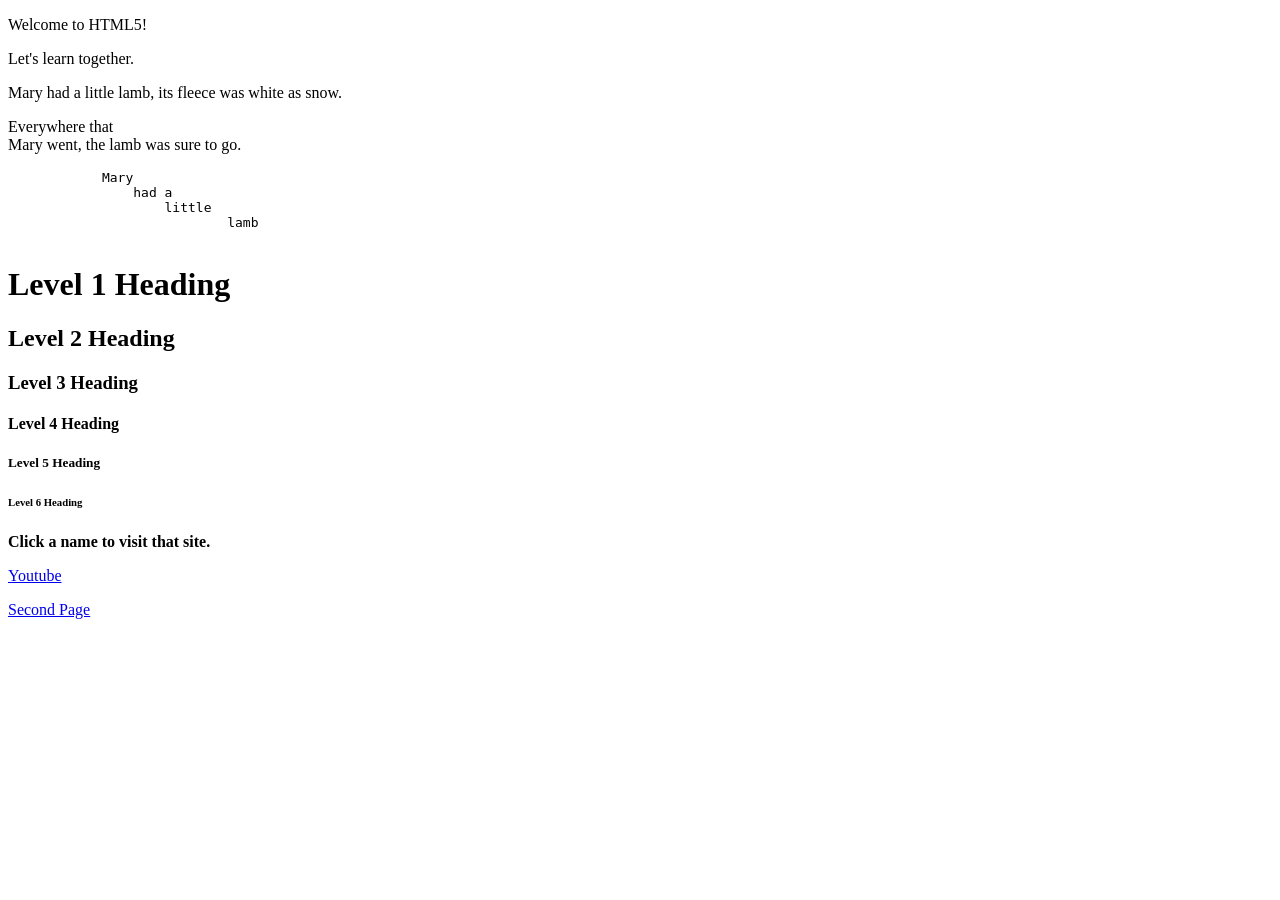
==== index.html @ 2091d667 "initial setup" ====
<!DOCTYPE html>
<html lang="en">
    <head>
        <meta charset="utf-8">
        <title>Welcome</title>
    </head>
    <body>
        <p>
            Welcome to HTML5!
        </p>
        <p>
            Let's learn together.
        </p>
        <p>  
            Mary had 
            a little lamb, its fleece was white as snow.  
        </p> 
        <p> 
            Everywhere that <br> 
            Mary went, the lamb  
            was sure to go. 
        </p> 
        <pre>
            Mary
                had a 
                    little
                            lamb
        </pre>
        <h1> Level 1 Heading </h1> 
        <h2> Level 2 Heading </h2> 
        <h3> Level 3 Heading  </h3> 
        <h4> Level 4 Heading </h4> 
        <h5> Level 5 Heading </h5> 
        <h6> Level 6 Heading </h6> 
    
        <p><strong> Click a name to visit that site.</strong></p>
        <p><a href="https://www.youtube.com">Youtube</a></p>

        <p><a href="secondpage.html">Second Page</a></p>


    </body>
</html>
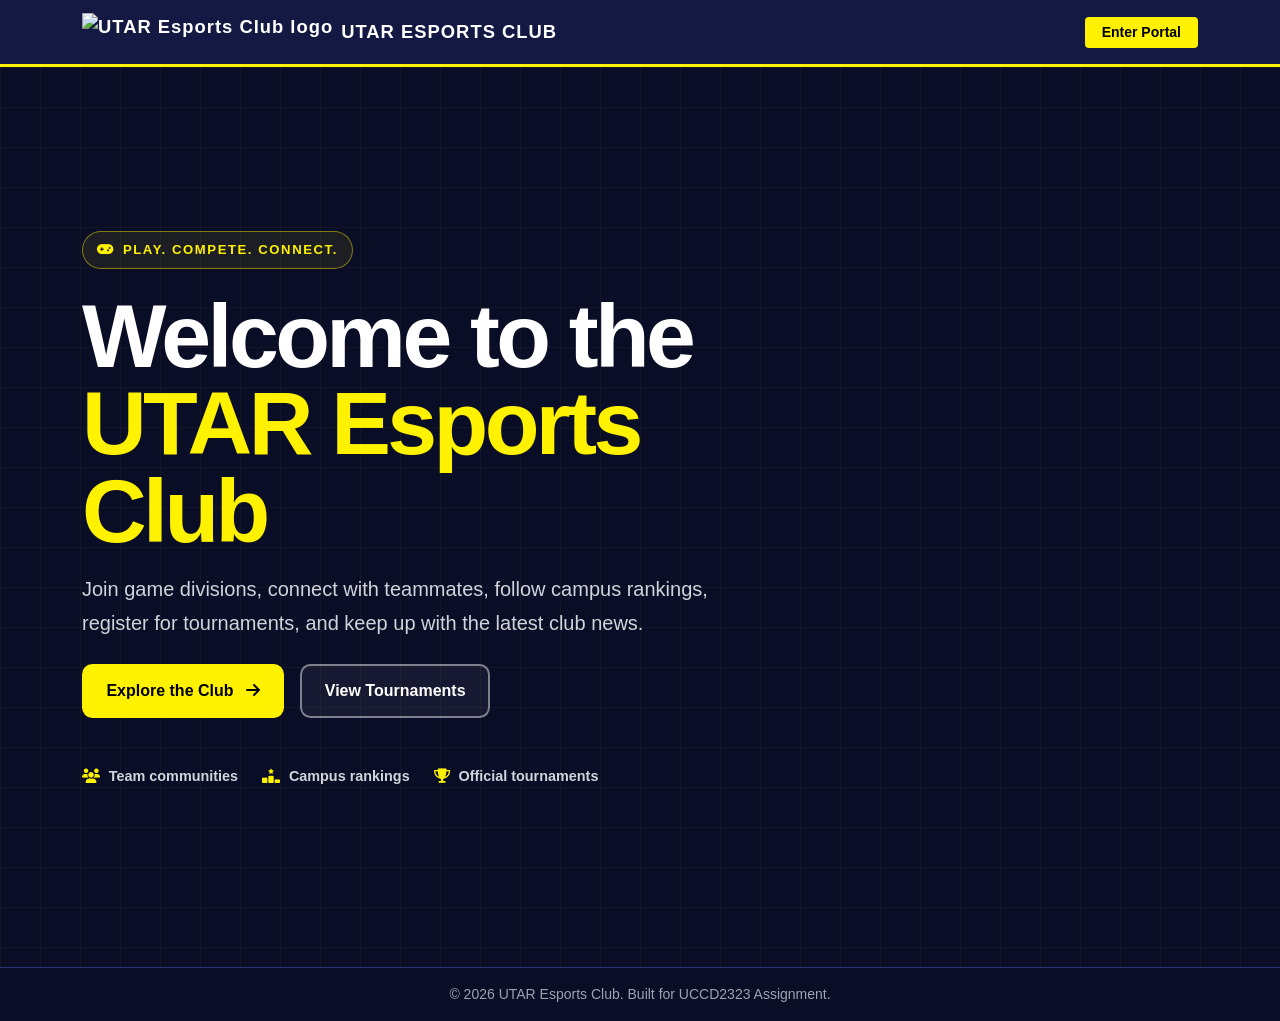
==== commit fc3fd8e2: "feat: add esports club landing page" ====
--- a/index.html
+++ b/index.html
@@ -1,44 +1,56 @@
-
 <!DOCTYPE html>
 <html lang="en">
-    <head>
-        <meta charset="utf-8">
-        <title>Welcome</title>
-    </head>
-    <body>
-        <p>
-            Welcome to HTML5!
-        </p>
-        <p>
-            Let's learn together.
-        </p>
-        <p>  
-            Mary had 
-            a little lamb, its fleece was white as snow.  
-        </p> 
-        <p> 
-            Everywhere that <br> 
-            Mary went, the lamb  
-            was sure to go. 
-        </p> 
-        <pre>
-            Mary
-                had a 
-                    little
-                            lamb
-        </pre>
-        <h1> Level 1 Heading </h1> 
-        <h2> Level 2 Heading </h2> 
-        <h3> Level 3 Heading  </h3> 
-        <h4> Level 4 Heading </h4> 
-        <h5> Level 5 Heading </h5> 
-        <h6> Level 6 Heading </h6> 
-    
-        <p><strong> Click a name to visit that site.</strong></p>
-        <p><a href="https://www.youtube.com">Youtube</a></p>
+<head>
+    <meta charset="UTF-8">
+    <meta name="viewport" content="width=device-width, initial-scale=1.0">
+    <meta name="description" content="Official portal for the UTAR Esports Club community, competitions, rankings, and news.">
+    <title>UTAR Esports Club</title>
+    <link href="https://cdn.jsdelivr.net/npm/bootstrap@5.3.0/dist/css/bootstrap.min.css" rel="stylesheet">
+    <link href="https://cdnjs.cloudflare.com/ajax/libs/font-awesome/6.4.0/css/all.min.css" rel="stylesheet">
+    <link rel="stylesheet" href="css/esports-club.css">
+</head>
+<body class="landing-page">
+    <nav class="navbar navbar-dark">
+        <div class="container">
+            <a class="navbar-brand fw-bold d-flex align-items-center" href="index.html">
+                <img src="logo.png" alt="UTAR Esports Club logo" class="brand-logo-img me-2">
+                <span>UTAR ESPORTS CLUB</span>
+            </a>
+            <a class="btn btn-sm bg-yellow fw-bold px-3" href="esports-club.html">Enter Portal</a>
+        </div>
+    </nav>
 
-        <p><a href="secondpage.html">Second Page</a></p>
+    <main class="landing-hero">
+        <div class="container position-relative">
+            <div class="row align-items-center min-vh-100 py-5">
+                <div class="col-lg-8 col-xl-7">
+                    <span class="landing-eyebrow">
+                        <i class="fa-solid fa-gamepad me-2" aria-hidden="true"></i>Play. Compete. Connect.
+                    </span>
+                    <h1 class="landing-title mt-4 mb-3">
+                        Welcome to the <span class="text-yellow">UTAR Esports Club</span>
+                    </h1>
+                    <p class="landing-copy mb-4">
+                        Join game divisions, connect with teammates, follow campus rankings, register for tournaments, and keep up with the latest club news.
+                    </p>
+                    <div class="d-flex flex-wrap gap-3">
+                        <a class="btn landing-primary-btn" href="esports-club.html">
+                            Explore the Club <i class="fa-solid fa-arrow-right ms-2" aria-hidden="true"></i>
+                        </a>
+                        <a class="btn landing-secondary-btn" href="esports-club.html#tournaments-section">View Tournaments</a>
+                    </div>
+                    <ul class="landing-features mt-5" aria-label="Portal features">
+                        <li><i class="fa-solid fa-users text-yellow" aria-hidden="true"></i> Team communities</li>
+                        <li><i class="fa-solid fa-ranking-star text-yellow" aria-hidden="true"></i> Campus rankings</li>
+                        <li><i class="fa-solid fa-trophy text-yellow" aria-hidden="true"></i> Official tournaments</li>
+                    </ul>
+                </div>
+            </div>
+        </div>
+    </main>
 
-
-    </body>
-</html>+    <footer class="landing-footer text-center py-3">
+        <p class="mb-0 small">&copy; 2026 UTAR Esports Club. Built for UCCD2323 Assignment.</p>
+    </footer>
+</body>
+</html>
--- a/css/esports-club.css
+++ b/css/esports-club.css
@@ -0,0 +1,623 @@
+:root {
+            --utar-navy: #131943;
+            --utar-navy-dark: #0a0d26;
+            --utar-navy-card: #161c4a;
+            --utar-yellow: #fff200;
+            --utar-red: #e30613;
+            --border-color: #2b3573;
+            --discord-color: #5865F2;
+        }
+
+        body {
+            background-color: var(--utar-navy-dark);
+            color: #ffffff;
+            font-family: 'Segoe UI', Tahoma, Geneva, Verdana, sans-serif;
+        }
+
+        /* Navigation */
+        .navbar {
+            background-color: var(--utar-navy);
+            border-bottom: 3px solid var(--utar-yellow);
+        }
+
+        .navbar-brand {
+            color: #ffffff !important;
+            letter-spacing: 1px;
+            font-size: 1.15rem;
+            cursor: pointer;
+        }
+
+        .brand-logo-img {
+            height: 38px;
+            width: auto;
+            object-fit: contain;
+        }
+
+        .nav-link {
+            color: #d1d5db !important;
+            font-weight: 500;
+            cursor: pointer;
+            transition: color 0.2s ease;
+        }
+
+        .nav-link.active, .nav-link:hover {
+            color: var(--utar-yellow) !important;
+        }
+
+        /* Hero Header */
+        .hero-header {
+            background: linear-gradient(rgba(10, 13, 38, 0.88), rgba(10, 13, 38, 0.98)), 
+                        url('valo.jpg');
+            background-size: cover;
+            background-position: center;
+            padding: 60px 0 40px;
+            border-bottom: 1px solid var(--border-color);
+        }
+
+        .text-yellow {
+            color: var(--utar-yellow) !important;
+        }
+
+        .bg-yellow {
+            background-color: var(--utar-yellow) !important;
+            color: #000000 !important;
+        }
+
+        .border-yellow {
+            border-color: var(--utar-yellow) !important;
+        }
+
+        /* Page View Switching */
+        .page-view {
+            display: none;
+        }
+
+        .page-view.active-view {
+            display: block;
+        }
+
+        /* ================= 1. GAMES MODULE STYLES ================= */
+        .game-card-wrapper {
+            position: relative;
+            border-radius: 16px;
+            overflow: hidden;
+            background-color: var(--utar-navy-card);
+            border: 2px solid var(--border-color);
+            aspect-ratio: 3 / 4;
+            box-shadow: 0 4px 20px rgba(0, 0, 0, 0.6);
+            transition: transform 0.3s ease, box-shadow 0.3s ease, border-color 0.3s ease;
+            cursor: pointer;
+        }
+
+        .game-card-wrapper:hover {
+            transform: translateY(-8px);
+            box-shadow: 0 10px 25px rgba(255, 242, 0, 0.25);
+            border-color: var(--utar-yellow);
+        }
+
+        .game-cover-img {
+            width: 100%;
+            height: 100%;
+            object-fit: cover;
+            display: block;
+            background-color: #0d1230;
+        }
+
+        .game-card-overlay {
+            position: absolute;
+            bottom: 0;
+            left: 0;
+            right: 0;
+            padding: 20px 12px 12px;
+            background: linear-gradient(to top, rgba(10, 13, 38, 0.98) 15%, rgba(10, 13, 38, 0.6) 60%, transparent 100%);
+            display: flex;
+            flex-direction: column;
+            justify-content: flex-end;
+            align-items: center;
+        }
+
+        .game-title-bar {
+            width: 100%;
+            background: rgba(19, 25, 67, 0.92);
+            backdrop-filter: blur(8px);
+            border: 1px solid rgba(255, 242, 0, 0.4);
+            border-radius: 10px;
+            padding: 8px 12px;
+            text-align: center;
+        }
+
+        .game-title-text {
+            font-size: 0.85rem;
+            font-weight: 700;
+            letter-spacing: 1px;
+            text-transform: uppercase;
+            color: #ffffff;
+            margin: 0;
+            white-space: nowrap;
+            overflow: hidden;
+            text-overflow: ellipsis;
+        }
+
+        .btn-plus-fav {
+            position: absolute;
+            bottom: 50px;
+            right: 12px;
+            width: 38px;
+            height: 38px;
+            border-radius: 10px;
+            background: #ffffff;
+            color: var(--utar-navy);
+            border: none;
+            display: flex;
+            align-items: center;
+            justify-content: center;
+            font-size: 1.1rem;
+            box-shadow: 0 4px 10px rgba(0, 0, 0, 0.6);
+            transition: all 0.2s ease;
+            z-index: 2;
+        }
+
+        .btn-plus-fav:hover {
+            background: var(--utar-yellow);
+            color: #000000;
+            transform: scale(1.1);
+        }
+
+        .btn-plus-fav.active {
+            background: var(--utar-yellow);
+            color: #000000;
+        }
+
+        .chat-section {
+            background-color: var(--utar-navy);
+            border-top: 2px solid var(--border-color);
+        }
+
+        .chat-card {
+            background-color: var(--utar-navy-card);
+            border: 1px solid var(--border-color);
+            border-radius: 12px;
+            padding: 16px;
+            transition: transform 0.2s ease, border-color 0.2s ease;
+        }
+
+        .chat-card:hover {
+            transform: translateY(-4px);
+            border-color: var(--utar-yellow);
+        }
+
+        .btn-discord {
+            background-color: var(--discord-color);
+            color: #ffffff;
+            font-weight: 600;
+            border: none;
+            transition: all 0.2s ease;
+        }
+
+        .btn-discord:hover {
+            background-color: #4752c4;
+            color: #ffffff;
+            transform: translateY(-2px);
+        }
+
+        .schedule-section {
+            background-color: var(--utar-navy-dark);
+            border-top: 2px solid var(--border-color);
+        }
+
+        .schedule-card {
+            background-color: var(--utar-navy-card);
+            border: 1px solid var(--border-color);
+            border-top: 4px solid var(--utar-yellow);
+            border-radius: 12px;
+            transition: transform 0.2s ease, border-color 0.2s ease;
+        }
+
+        .schedule-card:hover {
+            transform: translateY(-4px);
+            border-color: var(--utar-yellow);
+        }
+
+        /* ================= 2. RANKINGS MODULE STYLES ================= */
+        .nav-pills .nav-link {
+            background-color: var(--utar-navy);
+            color: #ffffff;
+            border: 1px solid var(--border-color);
+            border-radius: 30px;
+            padding: 8px 20px;
+            font-weight: 600;
+            font-size: 0.9rem;
+            transition: all 0.2s ease;
+        }
+
+        .nav-pills .nav-link:hover {
+            border-color: var(--utar-yellow);
+            color: var(--utar-yellow);
+        }
+
+        .nav-pills .nav-link.active {
+            background-color: var(--utar-yellow);
+            color: #000000;
+            border-color: var(--utar-yellow);
+            box-shadow: 0 4px 15px rgba(255, 242, 0, 0.3);
+        }
+
+        .podium-card {
+            background-color: var(--utar-navy-card);
+            border: 1px solid var(--border-color);
+            border-radius: 12px;
+            padding: 20px;
+            text-align: center;
+        }
+
+        .podium-card.first { border-top: 4px solid #ffd700; }
+        .podium-card.second { border-top: 4px solid #e0e0e0; }
+        .podium-card.third { border-top: 4px solid #cd7f32; }
+
+        .ranking-card {
+            background-color: var(--utar-navy);
+            border: 2px solid var(--border-color);
+            border-radius: 16px;
+            overflow: hidden;
+            box-shadow: 0 8px 30px rgba(0, 0, 0, 0.7);
+        }
+
+        .table-custom {
+            margin-bottom: 0;
+            background-color: transparent !important;
+            vertical-align: middle;
+        }
+
+        .table-custom thead tr {
+            background-color: #0e1236 !important;
+            border-bottom: 2px solid var(--utar-yellow) !important;
+        }
+
+        .table-custom thead th {
+            background-color: transparent !important;
+            color: var(--utar-yellow) !important;
+            font-weight: 800;
+            text-transform: uppercase;
+            font-size: 0.85rem;
+            letter-spacing: 0.75px;
+            padding: 16px 20px;
+            border: none;
+        }
+
+        .table-custom tbody tr {
+            background-color: var(--utar-navy-card) !important;
+            border-bottom: 1px solid var(--border-color) !important;
+            transition: background-color 0.2s ease;
+        }
+
+        .table-custom tbody tr:hover {
+            background-color: #212a6e !important;
+        }
+
+        .table-custom tbody td {
+            background-color: transparent !important;
+            padding: 14px 20px;
+            border: none;
+        }
+
+        .rank-badge {
+            width: 34px;
+            height: 34px;
+            border-radius: 50%;
+            display: inline-flex;
+            align-items: center;
+            justify-content: center;
+            font-weight: 800;
+            font-size: 0.95rem;
+        }
+
+        .rank-1 { background: linear-gradient(135deg, #ffd700, #ffae00); color: #000000; box-shadow: 0 0 10px rgba(255, 215, 0, 0.6); }
+        .rank-2 { background: linear-gradient(135deg, #f1f5f9, #94a3b8); color: #000000; }
+        .rank-3 { background: linear-gradient(135deg, #f59e0b, #b45309); color: #ffffff; }
+        .rank-default { background-color: #0c102e; color: #e2e8f0; border: 1px solid var(--border-color); }
+
+        .team-avatar {
+            width: 40px;
+            height: 40px;
+            border-radius: 8px;
+            background-color: #0c102e;
+            border: 1px solid var(--border-color);
+            display: inline-flex;
+            align-items: center;
+            justify-content: center;
+            color: var(--utar-yellow);
+            font-size: 1.15rem;
+        }
+
+        .btn-star {
+            background: none;
+            border: none;
+            color: #94a3b8;
+            font-size: 1.25rem;
+            cursor: pointer;
+            transition: color 0.2s ease, transform 0.2s ease;
+        }
+
+        .btn-star:hover, .btn-star.active { color: var(--utar-yellow); transform: scale(1.2); }
+
+        /* ================= 3. TOURNAMENTS MODULE STYLES ================= */
+        .tourney-card {
+            background-color: var(--utar-navy-card);
+            border: 2px solid var(--border-color);
+            border-radius: 16px;
+            overflow: hidden;
+            box-shadow: 0 4px 20px rgba(0, 0, 0, 0.6);
+            transition: transform 0.3s ease, box-shadow 0.3s ease, border-color 0.3s ease;
+            height: 100%;
+            display: flex;
+            flex-direction: column;
+        }
+
+        .tourney-card:hover {
+            transform: translateY(-6px);
+            box-shadow: 0 10px 25px rgba(255, 242, 0, 0.25);
+            border-color: var(--utar-yellow);
+        }
+
+        .tourney-img-wrapper { position: relative; height: 170px; overflow: hidden; }
+        .tourney-img { width: 100%; height: 100%; object-fit: cover; }
+        .tourney-badge {
+            position: absolute; top: 12px; left: 12px; padding: 6px 12px;
+            border-radius: 8px; font-size: 0.75rem; font-weight: 700; text-transform: uppercase;
+        }
+        .tourney-body { padding: 1.25rem; flex-grow: 1; display: flex; flex-direction: column; justify-content: space-between; }
+        .tourney-meta-item { font-size: 0.82rem; color: #d1d5db; margin-bottom: 6px; }
+
+        .btn-register {
+            background-color: var(--utar-yellow); color: #000000; font-weight: 700;
+            border: none; border-radius: 8px; padding: 9px 16px; transition: all 0.2s ease;
+        }
+        .btn-register:hover { background-color: #ffffff; color: var(--utar-navy); transform: scale(1.02); }
+        .btn-registered { background-color: #198754 !important; color: #ffffff !important; border: none; }
+
+        /* ================= 4. NEWS MODULE STYLES ================= */
+        .news-card {
+            background-color: var(--utar-navy-card);
+            border: 1px solid var(--border-color);
+            border-radius: 12px;
+            overflow: hidden;
+            transition: transform 0.25s ease, border-color 0.25s ease;
+            height: 100%;
+            display: flex;
+            flex-direction: column;
+        }
+
+        .news-card:hover {
+            transform: translateY(-5px);
+            border-color: var(--utar-yellow);
+        }
+
+        .news-badge {
+            background-color: rgba(255, 242, 0, 0.15);
+            color: var(--utar-yellow);
+            border: 1px solid rgba(255, 242, 0, 0.4);
+            border-radius: 6px;
+            padding: 4px 8px;
+            font-size: 0.75rem;
+            font-weight: 600;
+        }
+
+        .btn-read-more {
+            background: transparent;
+            border: none;
+            color: var(--utar-yellow);
+            font-weight: 600;
+            font-size: 0.85rem;
+            padding: 0;
+            cursor: pointer;
+            text-decoration: underline;
+        }
+
+        .filter-btn {
+            background-color: var(--utar-navy-card);
+            color: #d1d5db;
+            border: 1px solid var(--border-color);
+            border-radius: 20px;
+            padding: 6px 16px;
+            font-size: 0.85rem;
+            transition: all 0.2s ease;
+        }
+
+        .filter-btn:hover, .filter-btn.active {
+            background-color: var(--utar-yellow);
+            color: #000000;
+            font-weight: 600;
+            border-color: var(--utar-yellow);
+        }
+
+        /* Universal Modals */
+        .modal-content {
+            background-color: var(--utar-navy);
+            border: 2px solid var(--border-color);
+            color: #ffffff;
+            border-radius: 16px;
+        }
+
+        .form-control, .form-select {
+            background-color: var(--utar-navy-dark);
+            border: 1px solid var(--border-color);
+            color: #ffffff;
+        }
+
+        .form-control:focus, .form-select:focus {
+            background-color: var(--utar-navy-dark);
+            border-color: var(--utar-yellow);
+            color: #ffffff;
+            box-shadow: 0 0 0 0.25rem rgba(255, 242, 0, 0.25);
+        }
+
+footer {
+            background-color: var(--utar-navy-dark);
+            border-top: 1px solid var(--border-color);
+        }
+
+        .ranking-card-header {
+            background-color: #0e1236;
+            border-bottom: 1px solid var(--border-color);
+        }
+
+        .rank-column {
+            width: 80px;
+        }
+
+        .follow-column {
+            width: 100px;
+        }
+
+        .news-modal-content {
+            line-height: 1.6;
+        }
+
+        .chat-status {
+            font-size: 0.7rem;
+        }
+
+        .chat-status-dot {
+            font-size: 0.5rem;
+        }
+
+        .chat-channel {
+            font-size: 0.82rem;
+        }
+
+        .chat-member-count,
+        .schedule-time,
+        .schedule-status {
+            font-size: 0.75rem;
+        }
+
+        .schedule-venue {
+            font-size: 0.8rem;
+            line-height: 1.3;
+        }
+
+        .trophy-gold {
+            color: #ffd700;
+        }
+
+        .trophy-silver {
+            color: #e0e0e0;
+        }
+
+        .trophy-bronze {
+            color: #cd7f32;
+        }
+
+        /* Landing page */
+        .landing-page {
+            min-height: 100vh;
+            overflow-x: hidden;
+        }
+
+        .landing-hero {
+            position: relative;
+            min-height: calc(100vh - 65px);
+            background: linear-gradient(90deg, rgba(10, 13, 38, 0.98) 0%, rgba(10, 13, 38, 0.88) 55%, rgba(10, 13, 38, 0.68) 100%), url('../valo.jpg') center / cover no-repeat;
+        }
+
+        .landing-hero::before {
+            position: absolute;
+            inset: 0;
+            background-image: linear-gradient(rgba(255, 242, 0, 0.04) 1px, transparent 1px), linear-gradient(90deg, rgba(255, 242, 0, 0.04) 1px, transparent 1px);
+            background-size: 40px 40px;
+            content: '';
+            pointer-events: none;
+        }
+
+        .landing-eyebrow {
+            display: inline-block;
+            padding: 0.5rem 0.9rem;
+            color: var(--utar-yellow);
+            background: rgba(255, 242, 0, 0.08);
+            border: 1px solid rgba(255, 242, 0, 0.45);
+            border-radius: 999px;
+            font-size: 0.82rem;
+            font-weight: 700;
+            letter-spacing: 0.12em;
+            text-transform: uppercase;
+        }
+
+        .landing-title {
+            max-width: 800px;
+            color: #ffffff;
+            font-size: clamp(2.8rem, 7vw, 5.8rem);
+            font-weight: 800;
+            letter-spacing: -0.04em;
+            line-height: 0.98;
+        }
+
+        .landing-copy {
+            max-width: 680px;
+            color: #d1d5db;
+            font-size: clamp(1rem, 2vw, 1.25rem);
+            line-height: 1.7;
+        }
+
+        .landing-primary-btn,
+        .landing-secondary-btn {
+            padding: 0.8rem 1.4rem;
+            border-radius: 0.65rem;
+            font-weight: 700;
+        }
+
+        .landing-primary-btn {
+            color: #000000;
+            background: var(--utar-yellow);
+            border: 2px solid var(--utar-yellow);
+        }
+
+        .landing-primary-btn:hover {
+            color: #000000;
+            background: #ffffff;
+            border-color: #ffffff;
+            transform: translateY(-2px);
+        }
+
+        .landing-secondary-btn {
+            color: #ffffff;
+            background: rgba(255, 255, 255, 0.05);
+            border: 2px solid rgba(255, 255, 255, 0.45);
+        }
+
+        .landing-secondary-btn:hover {
+            color: var(--utar-yellow);
+            border-color: var(--utar-yellow);
+        }
+
+        .landing-features {
+            display: flex;
+            flex-wrap: wrap;
+            gap: 1.5rem;
+            padding: 0;
+            color: #d1d5db;
+            list-style: none;
+        }
+
+        .landing-features li {
+            display: flex;
+            gap: 0.55rem;
+            align-items: center;
+            font-size: 0.9rem;
+            font-weight: 600;
+        }
+
+        .landing-footer {
+            color: #9ca3af;
+        }
+
+        @media (max-width: 576px) {
+            .landing-title {
+                font-size: 2.8rem;
+            }
+
+            .landing-features {
+                flex-direction: column;
+                gap: 0.8rem;
+            }
+        }
+
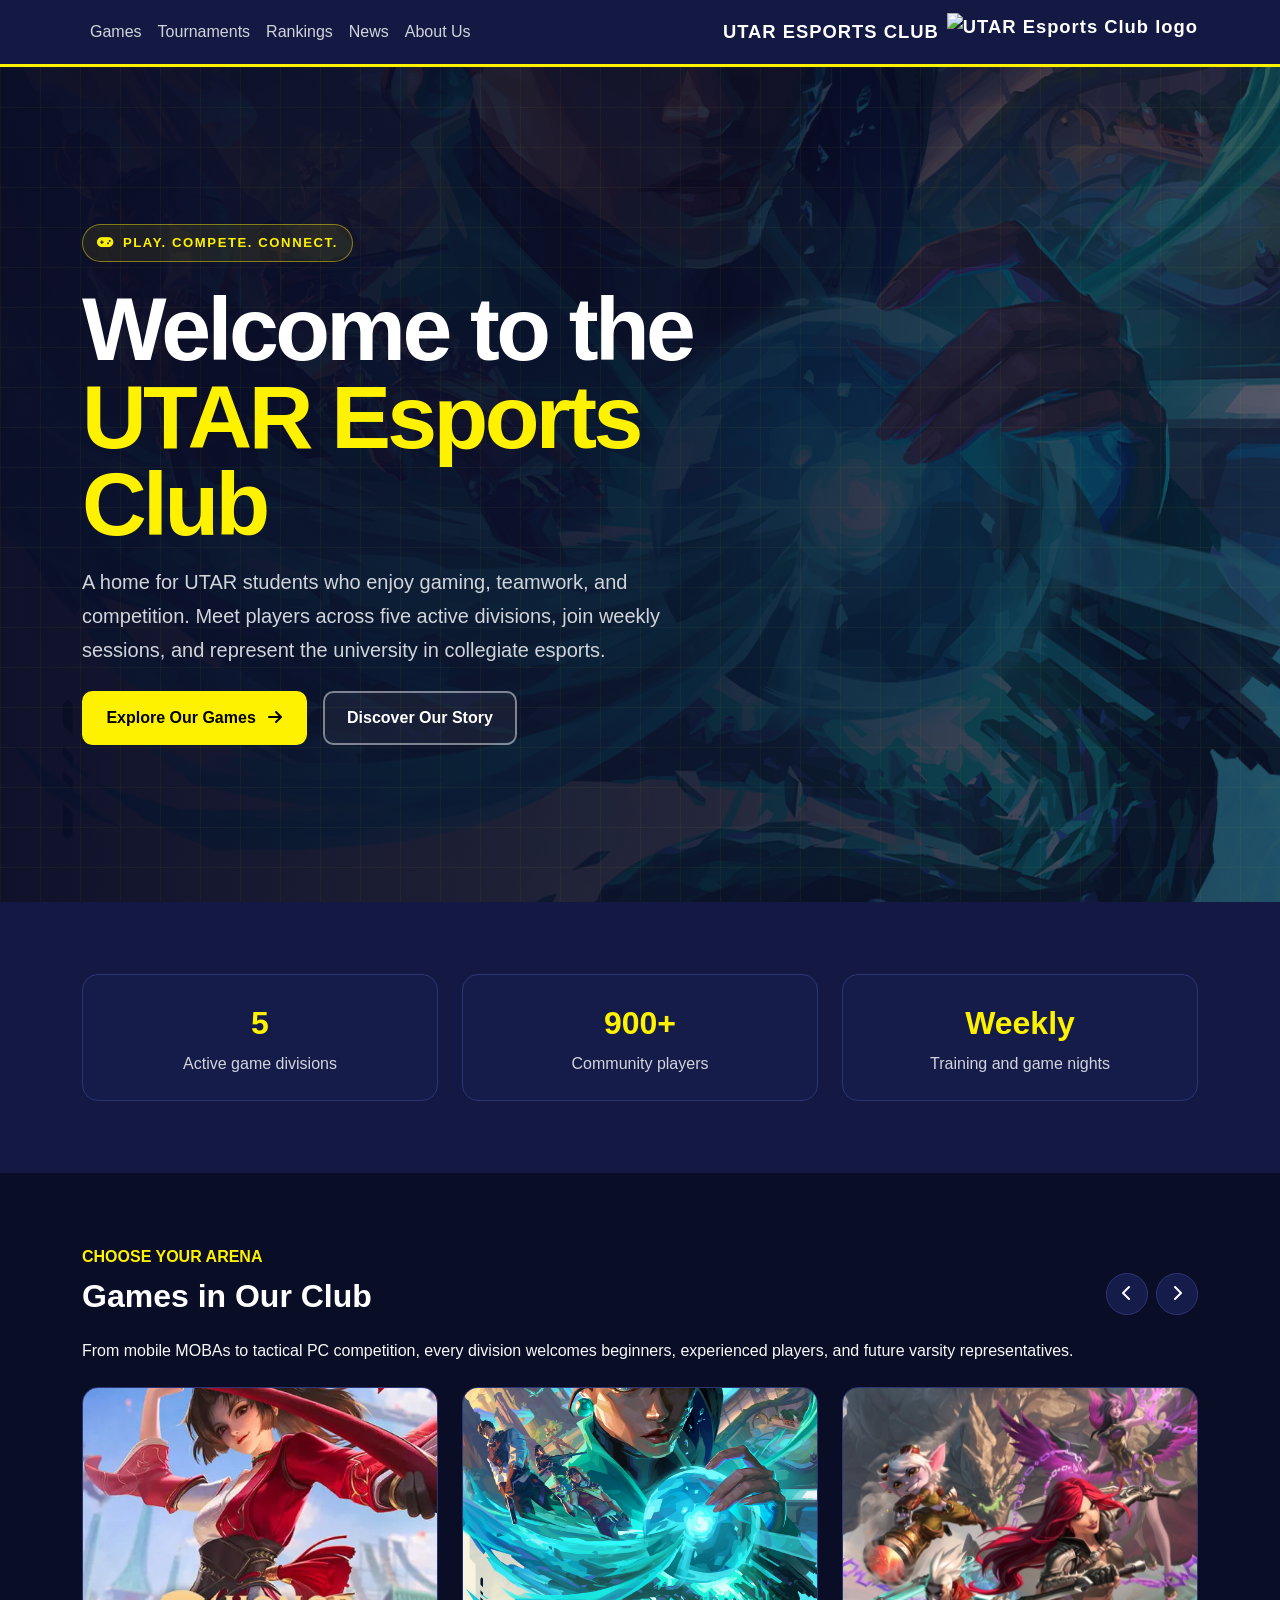
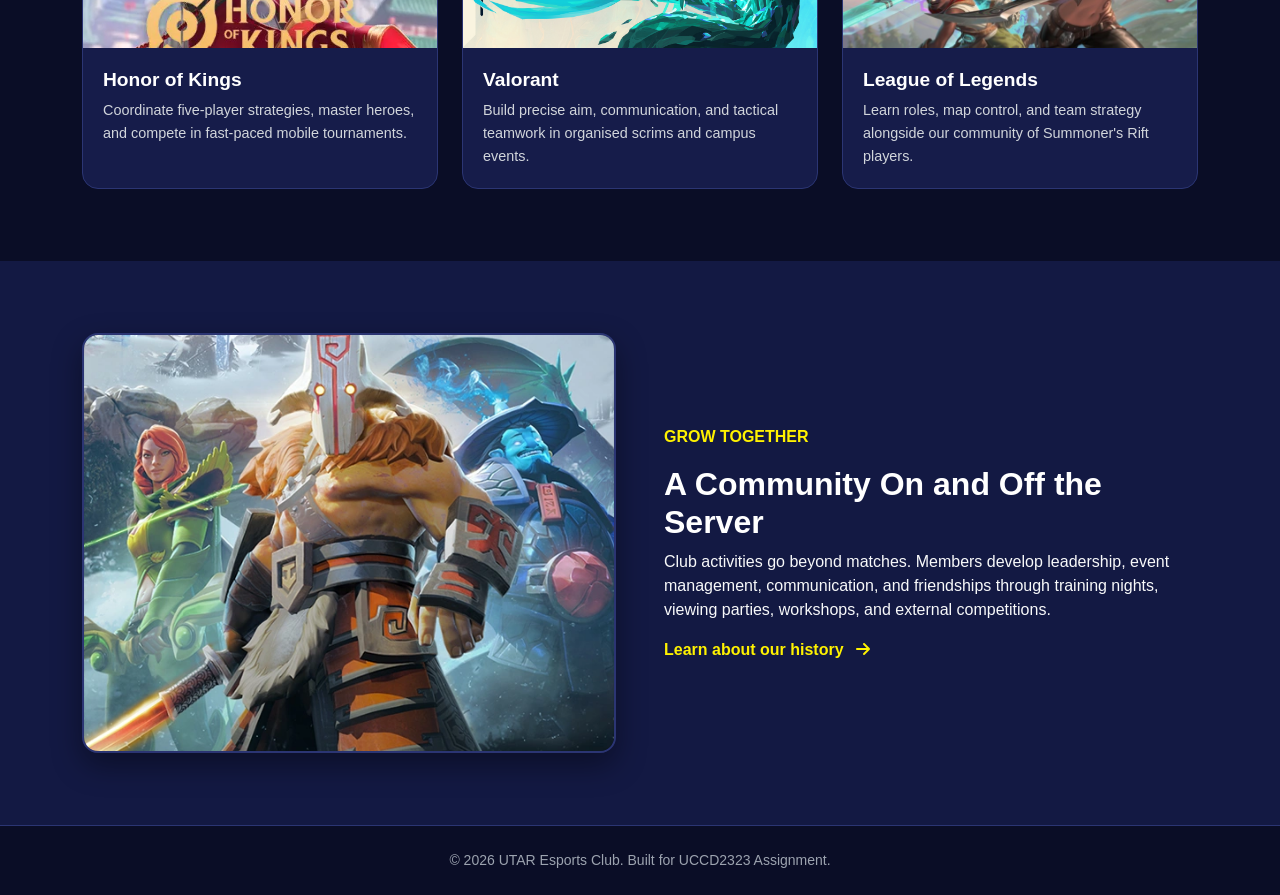
==== commit 0a122285: "update2.0" ====
--- a/index.html
+++ b/index.html
@@ -3,54 +3,85 @@
 <head>
     <meta charset="UTF-8">
     <meta name="viewport" content="width=device-width, initial-scale=1.0">
-    <meta name="description" content="Official portal for the UTAR Esports Club community, competitions, rankings, and news.">
-    <title>UTAR Esports Club</title>
+    <meta name="description" content="UTAR Esports Club homepage">
+    <title>Home | UTAR Esports Club</title>
     <link href="https://cdn.jsdelivr.net/npm/bootstrap@5.3.0/dist/css/bootstrap.min.css" rel="stylesheet">
     <link href="https://cdnjs.cloudflare.com/ajax/libs/font-awesome/6.4.0/css/all.min.css" rel="stylesheet">
     <link rel="stylesheet" href="css/esports-club.css">
 </head>
 <body class="landing-page">
-    <nav class="navbar navbar-dark">
+    <nav class="navbar navbar-expand-lg navbar-dark sticky-top">
         <div class="container">
-            <a class="navbar-brand fw-bold d-flex align-items-center" href="index.html">
-                <img src="logo.png" alt="UTAR Esports Club logo" class="brand-logo-img me-2">
-                <span>UTAR ESPORTS CLUB</span>
+            <button class="navbar-toggler" type="button" data-bs-toggle="collapse" data-bs-target="#mainNavigation" aria-controls="mainNavigation" aria-expanded="false" aria-label="Toggle navigation"><span class="navbar-toggler-icon"></span></button>
+            <div class="collapse navbar-collapse order-lg-1" id="mainNavigation">
+                <ul class="navbar-nav me-auto">
+                    <li class="nav-item"><a class="nav-link" href="game.html">Games</a></li>
+                    <li class="nav-item"><a class="nav-link" href="tournament.html">Tournaments</a></li>
+                    <li class="nav-item"><a class="nav-link" href="ranking.html">Rankings</a></li>
+                    <li class="nav-item"><a class="nav-link" href="news.html">News</a></li>
+                    <li class="nav-item"><a class="nav-link" href="about-us.html">About Us</a></li>
+                </ul>
+            </div>
+            <a class="navbar-brand club-home-link fw-bold d-flex align-items-center ms-auto order-lg-2" href="index.html" aria-label="Homepage">
+                <span>UTAR ESPORTS CLUB</span><img src="images/FrontendLogo.png" alt="UTAR Esports Club logo" class="brand-logo-img ms-2">
             </a>
-            <a class="btn btn-sm bg-yellow fw-bold px-3" href="esports-club.html">Enter Portal</a>
         </div>
     </nav>
 
-    <main class="landing-hero">
-        <div class="container position-relative">
-            <div class="row align-items-center min-vh-100 py-5">
-                <div class="col-lg-8 col-xl-7">
-                    <span class="landing-eyebrow">
-                        <i class="fa-solid fa-gamepad me-2" aria-hidden="true"></i>Play. Compete. Connect.
-                    </span>
-                    <h1 class="landing-title mt-4 mb-3">
-                        Welcome to the <span class="text-yellow">UTAR Esports Club</span>
-                    </h1>
-                    <p class="landing-copy mb-4">
-                        Join game divisions, connect with teammates, follow campus rankings, register for tournaments, and keep up with the latest club news.
-                    </p>
-                    <div class="d-flex flex-wrap gap-3">
-                        <a class="btn landing-primary-btn" href="esports-club.html">
-                            Explore the Club <i class="fa-solid fa-arrow-right ms-2" aria-hidden="true"></i>
-                        </a>
-                        <a class="btn landing-secondary-btn" href="esports-club.html#tournaments-section">View Tournaments</a>
+    <main>
+        <section class="landing-hero home-hero">
+            <div class="container position-relative">
+                <div class="row align-items-center home-hero-row py-5">
+                    <div class="col-lg-8 col-xl-7">
+                        <span class="landing-eyebrow"><i class="fa-solid fa-gamepad me-2" aria-hidden="true"></i>Play. Compete. Connect.</span>
+                        <h1 class="landing-title mt-4 mb-3">Welcome to the <span class="text-yellow">UTAR Esports Club</span></h1>
+                        <p class="landing-copy mb-4">A home for UTAR students who enjoy gaming, teamwork, and competition. Meet players across five active divisions, join weekly sessions, and represent the university in collegiate esports.</p>
+                        <div class="d-flex flex-wrap gap-3">
+                            <a class="btn landing-primary-btn" href="game.html">Explore Our Games <i class="fa-solid fa-arrow-right ms-2" aria-hidden="true"></i></a>
+                            <a class="btn landing-secondary-btn" href="about-us.html">Discover Our Story</a>
+                        </div>
                     </div>
-                    <ul class="landing-features mt-5" aria-label="Portal features">
-                        <li><i class="fa-solid fa-users text-yellow" aria-hidden="true"></i> Team communities</li>
-                        <li><i class="fa-solid fa-ranking-star text-yellow" aria-hidden="true"></i> Campus rankings</li>
-                        <li><i class="fa-solid fa-trophy text-yellow" aria-hidden="true"></i> Official tournaments</li>
-                    </ul>
                 </div>
             </div>
-        </div>
+        </section>
+
+        <section class="home-intro py-5">
+            <div class="container py-lg-4">
+                <div class="row g-4 text-center">
+                    <div class="col-md-4"><div class="home-stat"><strong>5</strong><span>Active game divisions</span></div></div>
+                    <div class="col-md-4"><div class="home-stat"><strong>900+</strong><span>Community players</span></div></div>
+                    <div class="col-md-4"><div class="home-stat"><strong>Weekly</strong><span>Training and game nights</span></div></div>
+                </div>
+            </div>
+        </section>
+
+        <section class="game-showcase py-5" aria-labelledby="gameShowcaseTitle">
+            <div class="container py-lg-4">
+                <div class="d-flex justify-content-between align-items-end gap-3 mb-4">
+                    <div><p class="text-yellow fw-bold text-uppercase mb-2">Choose Your Arena</p><h2 id="gameShowcaseTitle" class="text-white fw-bold mb-0">Games in Our Club</h2></div>
+                    <div class="showcase-controls"><button id="previousGame" type="button" aria-label="Previous game"><i class="fa-solid fa-chevron-left"></i></button><button id="nextGame" type="button" aria-label="Next game"><i class="fa-solid fa-chevron-right"></i></button></div>
+                </div>
+                <p class="text-light mb-4">From mobile MOBAs to tactical PC competition, every division welcomes beginners, experienced players, and future varsity representatives.</p>
+                <div class="game-showcase-window">
+                    <div id="gameShowcaseTrack" class="game-showcase-track">
+                        <article class="home-game-card"><img src="images/hok.jpg.jpeg" alt="Honor of Kings"><div><h3>Honor of Kings</h3><p>Coordinate five-player strategies, master heroes, and compete in fast-paced mobile tournaments.</p></div></article>
+                        <article class="home-game-card"><img src="images/valo.jpg.jpeg" alt="Valorant"><div><h3>Valorant</h3><p>Build precise aim, communication, and tactical teamwork in organised scrims and campus events.</p></div></article>
+                        <article class="home-game-card"><img src="images/lol.jpg.jpeg" alt="League of Legends"><div><h3>League of Legends</h3><p>Learn roles, map control, and team strategy alongside our community of Summoner's Rift players.</p></div></article>
+                        <article class="home-game-card"><img src="images/Dota_2.jpg.jpeg" alt="Dota 2"><div><h3>Dota 2</h3><p>Take on a deep competitive challenge through drafting practice, coaching, and weekly team sessions.</p></div></article>
+                        <article class="home-game-card"><img src="images/Cs2.jpg.jpeg" alt="Counter-Strike 2"><div><h3>Counter-Strike 2</h3><p>Develop utility usage, site coordination, and composure with our competitive tactical FPS division.</p></div></article>
+                    </div>
+                </div>
+                <p id="gameShowcaseStatus" class="visually-hidden" aria-live="polite"></p>
+            </div>
+        </section>
+
+        <section class="home-community py-5"><div class="container py-lg-4"><div class="row g-5 align-items-center"><div class="col-lg-6"><img src="images/Dota_2.jpg.jpeg" alt="UTAR esports gaming community" class="home-community-image"></div><div class="col-lg-6"><p class="text-yellow fw-bold text-uppercase">Grow Together</p><h2 class="text-white fw-bold">A Community On and Off the Server</h2><p class="text-light">Club activities go beyond matches. Members develop leadership, event management, communication, and friendships through training nights, viewing parties, workshops, and external competitions.</p><a href="about-us.html" class="text-yellow fw-bold text-decoration-none">Learn about our history <i class="fa-solid fa-arrow-right ms-2"></i></a></div></div></div></section>
     </main>
 
-    <footer class="landing-footer text-center py-3">
-        <p class="mb-0 small">&copy; 2026 UTAR Esports Club. Built for UCCD2323 Assignment.</p>
-    </footer>
+    <footer class="landing-footer text-center py-4"><p class="mb-0 small">&copy; 2026 UTAR Esports Club. Built for UCCD2323 Assignment.</p></footer>
+    <script src="https://cdn.jsdelivr.net/npm/bootstrap@5.3.0/dist/js/bootstrap.bundle.min.js"></script>
+    <script src="https://code.jquery.com/jquery-3.6.4.min.js"></script>
+    <script src="js/home.js"></script>
 </body>
 </html>
+
--- a/css/esports-club.css
+++ b/css/esports-club.css
@@ -47,7 +47,7 @@
         /* Hero Header */
         .hero-header {
             background: linear-gradient(rgba(10, 13, 38, 0.88), rgba(10, 13, 38, 0.98)), 
-                        url('valo.jpg');
+                        url('../images/valo.jpg.jpeg');
             background-size: cover;
             background-position: center;
             padding: 60px 0 40px;
@@ -517,7 +517,7 @@
         .landing-hero {
             position: relative;
             min-height: calc(100vh - 65px);
-            background: linear-gradient(90deg, rgba(10, 13, 38, 0.98) 0%, rgba(10, 13, 38, 0.88) 55%, rgba(10, 13, 38, 0.68) 100%), url('../valo.jpg') center / cover no-repeat;
+            background: linear-gradient(90deg, rgba(10, 13, 38, 0.98) 0%, rgba(10, 13, 38, 0.88) 55%, rgba(10, 13, 38, 0.68) 100%), url('../images/valo.jpg.jpeg') center / cover no-repeat;
         }
 
         .landing-hero::before {
@@ -621,3 +621,43 @@
             }
         }
 
+        /* Shared multi-page navigation */
+        .club-home-link { margin-right: 0; margin-left: auto; }
+        .club-home-link:hover { color: var(--utar-yellow) !important; }
+
+        /* Homepage */
+        .home-hero-row { min-height: calc(100vh - 65px); }
+        .home-intro, .home-community { background: var(--utar-navy); }
+        .home-stat { height: 100%; padding: 1.5rem; background: var(--utar-navy-card); border: 1px solid var(--border-color); border-radius: 1rem; }
+        .home-stat strong, .home-stat span { display: block; }
+        .home-stat strong { color: var(--utar-yellow); font-size: 2rem; }
+        .home-stat span { margin-top: 0.3rem; color: #d1d5db; }
+        .game-showcase { background: var(--utar-navy-dark); }
+        .game-showcase-window { position: relative; overflow: hidden; width: 100%; }
+        .game-showcase-track { position: relative; left: 0; display: flex; }
+        .home-game-card { flex: 0 0 calc(33.333% - 1rem); margin-right: 1.5rem; overflow: hidden; background: var(--utar-navy-card); border: 1px solid var(--border-color); border-radius: 1rem; }
+        .home-game-card img { width: 100%; height: 260px; object-fit: cover; }
+        .home-game-card div { padding: 1.25rem; }
+        .home-game-card h3 { color: #ffffff; font-size: 1.2rem; font-weight: 700; }
+        .home-game-card p { margin: 0; color: #d1d5db; font-size: 0.9rem; line-height: 1.6; }
+        .showcase-controls { display: flex; gap: 0.5rem; }
+        .showcase-controls button { width: 42px; height: 42px; color: #ffffff; background: var(--utar-navy-card); border: 1px solid var(--border-color); border-radius: 50%; }
+        .showcase-controls button:hover, .showcase-controls button:focus-visible { color: #000000; background: var(--utar-yellow); border-color: var(--utar-yellow); }
+        .home-community-image, .about-feature-image { width: 100%; height: 420px; object-fit: cover; border: 2px solid var(--border-color); border-radius: 1rem; box-shadow: 0 12px 30px rgba(0, 0, 0, 0.4); }
+
+        /* About page */
+        .about-lead { max-width: 720px; }
+        .about-achievements { background: var(--utar-navy); }
+        .achievement-card { overflow: hidden; background: var(--utar-navy-card); border: 1px solid var(--border-color); border-radius: 1rem; transition: transform 0.2s ease, border-color 0.2s ease; }
+        .achievement-card:hover { border-color: var(--utar-yellow); transform: translateY(-5px); }
+        .achievement-image { width: 100%; height: 210px; object-fit: cover; }
+        .achievement-year { padding: 0.35rem 0.7rem; color: #000000; background: var(--utar-yellow); border-radius: 999px; font-size: 0.78rem; font-weight: 800; }
+
+        @media (max-width: 1199.98px) { .home-game-card { flex-basis: calc(50% - 0.75rem); } }
+        @media (max-width: 767.98px) {
+            .home-game-card { flex-basis: calc(100% - 0.25rem); margin-right: 1rem; }
+            .home-community-image, .about-feature-image { height: 300px; }
+            .club-home-link span { display: none; }
+        }
+
+
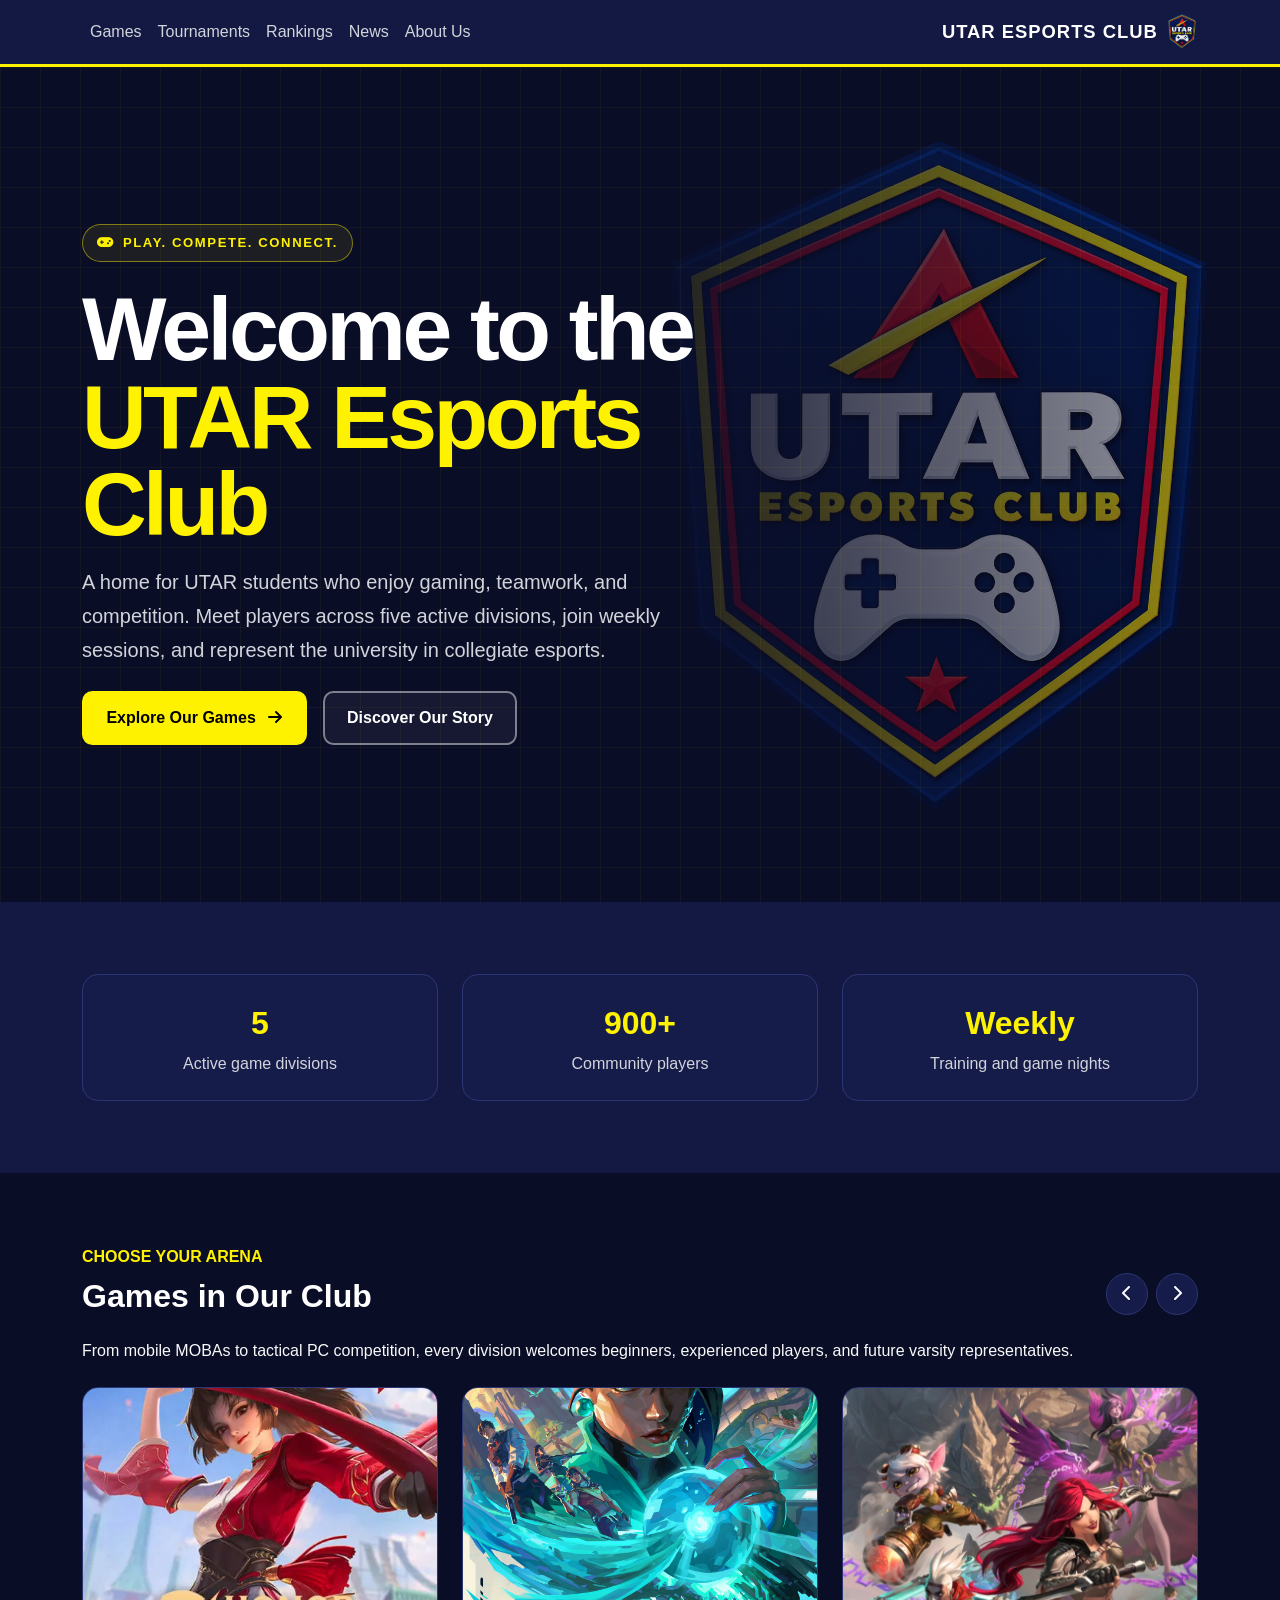
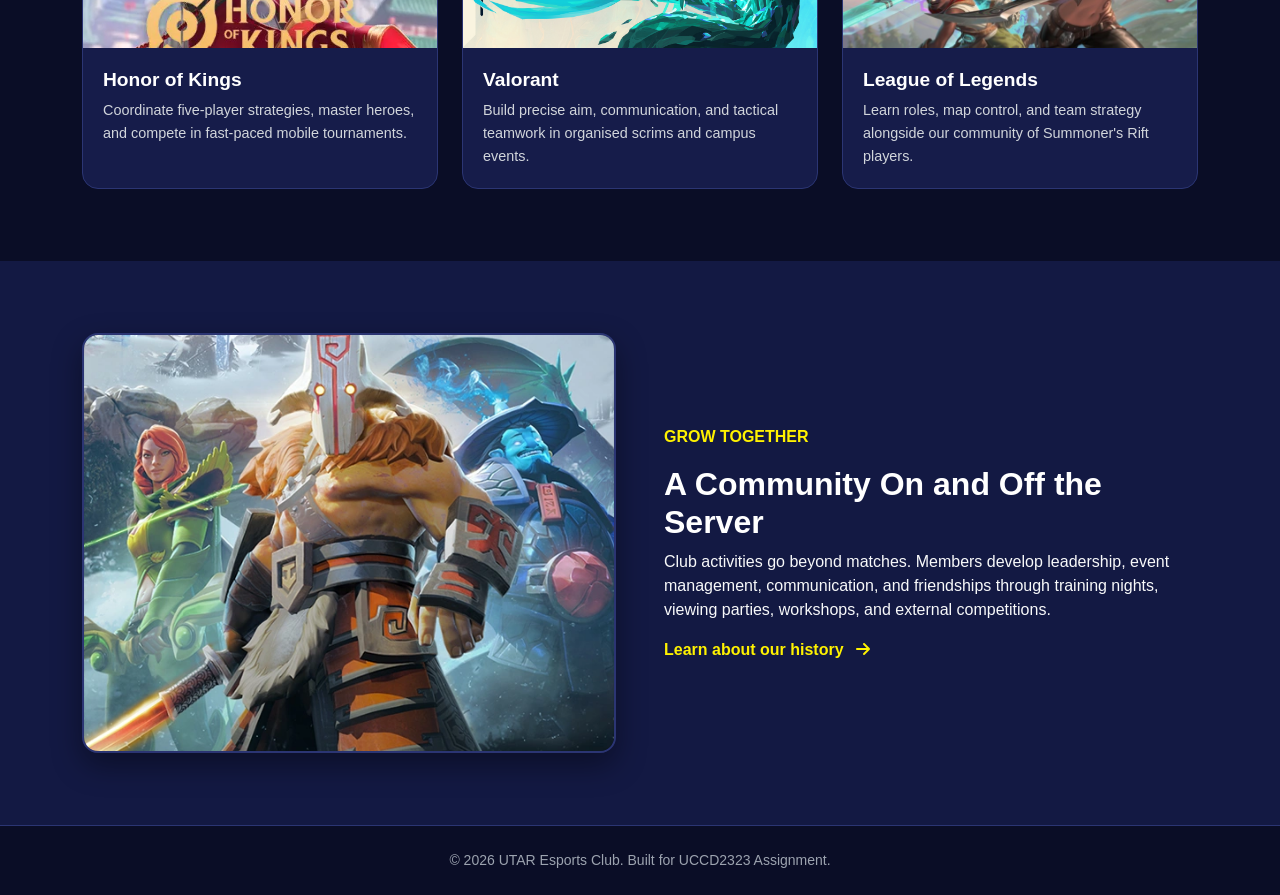
==== commit 80cebd44: "update2.1" ====
--- a/index.html
+++ b/index.html
@@ -23,7 +23,7 @@
                 </ul>
             </div>
             <a class="navbar-brand club-home-link fw-bold d-flex align-items-center ms-auto order-lg-2" href="index.html" aria-label="Homepage">
-                <span>UTAR ESPORTS CLUB</span><img src="images/FrontendLogo.png" alt="UTAR Esports Club logo" class="brand-logo-img ms-2">
+                <span>UTAR ESPORTS CLUB</span><img src="images/utaresportclublogo.png" alt="UTAR Esports Club logo" class="brand-logo-img ms-2">
             </a>
         </div>
     </nav>
@@ -85,3 +85,4 @@
 </body>
 </html>
 
+
--- a/css/esports-club.css
+++ b/css/esports-club.css
@@ -517,7 +517,11 @@
         .landing-hero {
             position: relative;
             min-height: calc(100vh - 65px);
-            background: linear-gradient(90deg, rgba(10, 13, 38, 0.98) 0%, rgba(10, 13, 38, 0.88) 55%, rgba(10, 13, 38, 0.68) 100%), url('../images/valo.jpg.jpeg') center / cover no-repeat;
+            background-color: var(--utar-navy-dark);
+            background-image: linear-gradient(90deg, rgba(10, 13, 38, 0.99) 0%, rgba(10, 13, 38, 0.93) 50%, rgba(10, 13, 38, 0.36) 100%), url('../images/utaresportclublogo.png');
+            background-repeat: no-repeat;
+            background-position: center, right 6% center;
+            background-size: cover, min(47vw, 720px) auto;
         }
 
         .landing-hero::before {
@@ -658,6 +662,12 @@
             .home-game-card { flex-basis: calc(100% - 0.25rem); margin-right: 1rem; }
             .home-community-image, .about-feature-image { height: 300px; }
             .club-home-link span { display: none; }
-        }
-
-
+
+            .landing-hero {
+                background-image: linear-gradient(rgba(10, 13, 38, 0.88), rgba(10, 13, 38, 0.96)), url('../images/utaresportclublogo.png');
+                background-position: center;
+                background-size: cover, 88vw auto;
+            }
+        }
+
+
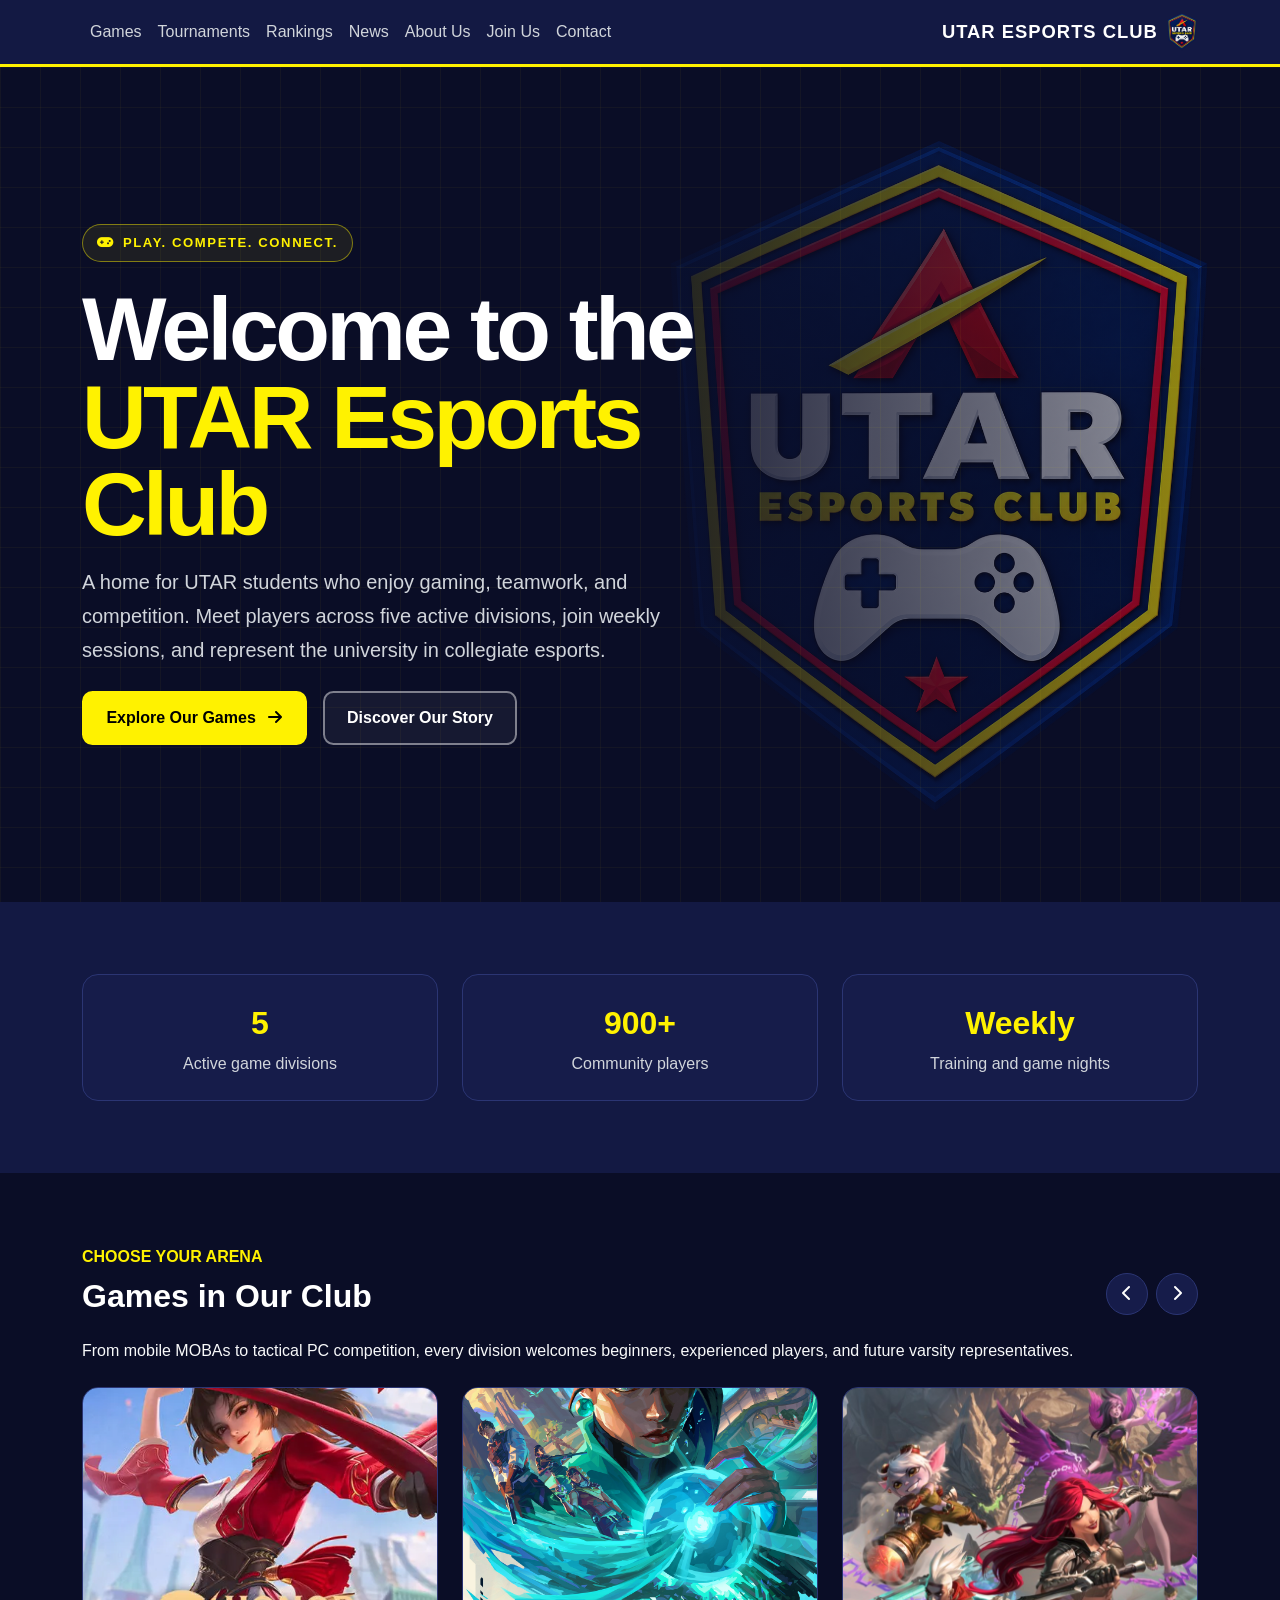
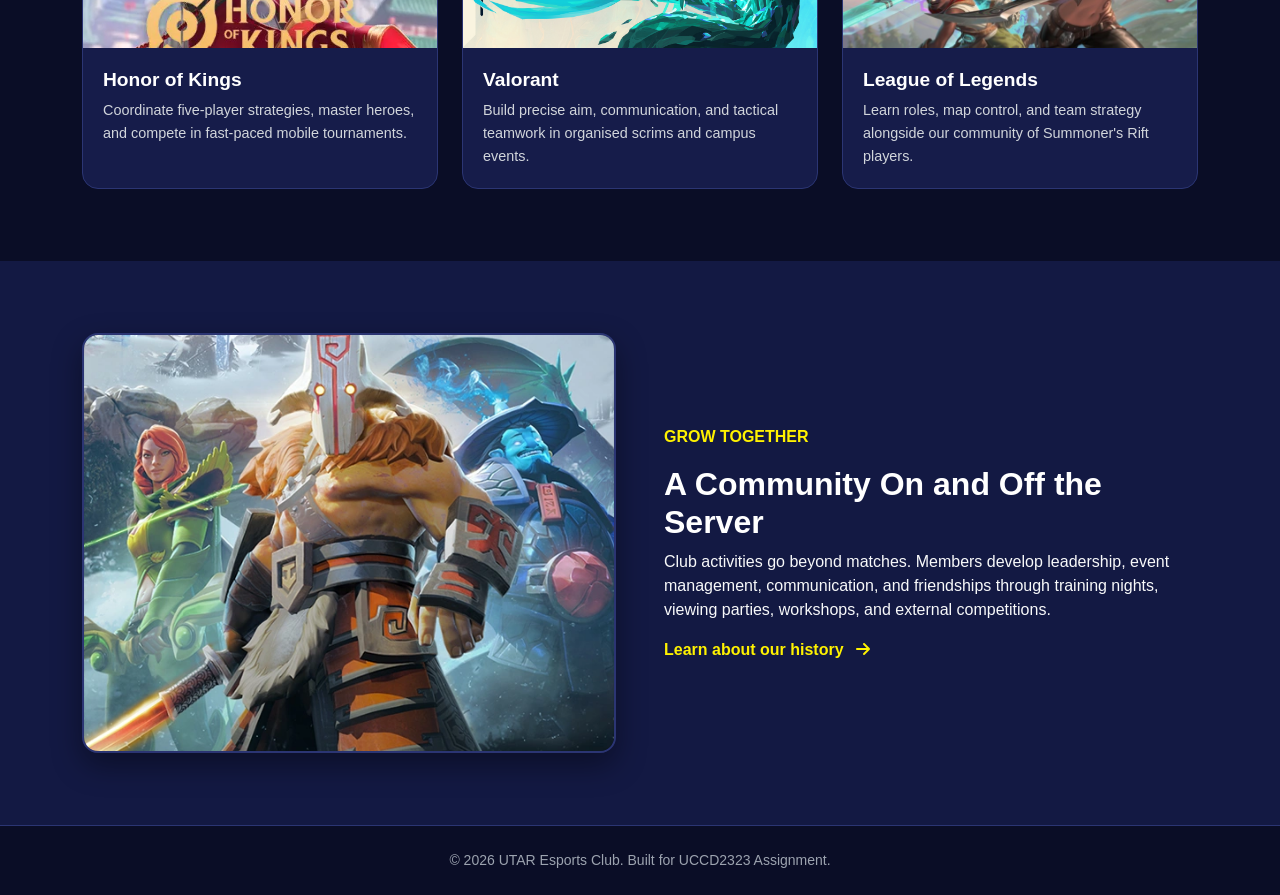
==== commit d3c4e9ce: "update2.5" ====
--- a/index.html
+++ b/index.html
@@ -10,20 +10,25 @@
     <link rel="stylesheet" href="css/esports-club.css">
 </head>
 <body class="landing-page">
-    <nav class="navbar navbar-expand-lg navbar-dark sticky-top">
+    <nav class="navbar navbar-expand-xl navbar-dark sticky-top">
         <div class="container">
-            <button class="navbar-toggler" type="button" data-bs-toggle="collapse" data-bs-target="#mainNavigation" aria-controls="mainNavigation" aria-expanded="false" aria-label="Toggle navigation"><span class="navbar-toggler-icon"></span></button>
-            <div class="collapse navbar-collapse order-lg-1" id="mainNavigation">
+            <button class="navbar-toggler order-1" type="button" data-bs-toggle="collapse" data-bs-target="#mainNavigation" aria-controls="mainNavigation" aria-expanded="false" aria-label="Toggle navigation">
+                <span class="navbar-toggler-icon"></span>
+            </button>
+            <div class="collapse navbar-collapse order-3 order-lg-1" id="mainNavigation">
                 <ul class="navbar-nav me-auto">
                     <li class="nav-item"><a class="nav-link" href="game.html">Games</a></li>
                     <li class="nav-item"><a class="nav-link" href="tournament.html">Tournaments</a></li>
                     <li class="nav-item"><a class="nav-link" href="ranking.html">Rankings</a></li>
                     <li class="nav-item"><a class="nav-link" href="news.html">News</a></li>
                     <li class="nav-item"><a class="nav-link" href="about-us.html">About Us</a></li>
+                    <li class="nav-item"><a class="nav-link" href="register.html">Join Us</a></li>
+                    <li class="nav-item"><a class="nav-link" href="contact.html">Contact</a></li>
                 </ul>
             </div>
-            <a class="navbar-brand club-home-link fw-bold d-flex align-items-center ms-auto order-lg-2" href="index.html" aria-label="Homepage">
-                <span>UTAR ESPORTS CLUB</span><img src="images/utaresportclublogo.png" alt="UTAR Esports Club logo" class="brand-logo-img ms-2">
+            <a class="navbar-brand club-home-link fw-bold d-flex align-items-center ms-auto order-2" href="index.html" aria-label="Return to homepage">
+                <span class="d-none d-sm-inline">UTAR ESPORTS CLUB</span>
+                <img src="images/utaresportclublogo.png" alt="UTAR Esports Club logo" class="brand-logo-img ms-2">
             </a>
         </div>
     </nav>
@@ -86,3 +91,6 @@
 </html>
 
 
+
+
+
--- a/css/esports-club.css
+++ b/css/esports-club.css
@@ -46,10 +46,12 @@
 
         /* Hero Header */
         .hero-header {
-            background: linear-gradient(rgba(10, 13, 38, 0.88), rgba(10, 13, 38, 0.98)), 
-                        url('../images/valo.jpg.jpeg');
-            background-size: cover;
-            background-position: center;
+            background-color: var(--utar-navy-dark);
+            background-image: linear-gradient(90deg, rgba(10, 13, 38, 0.96), rgba(10, 13, 38, 0.78)),
+                              url('../images/utaresportclublogo.png');
+            background-repeat: no-repeat;
+            background-size: cover, 300px auto;
+            background-position: center, right 8% center;
             padding: 60px 0 40px;
             border-bottom: 1px solid var(--border-color);
         }
@@ -237,9 +239,14 @@
 
         .nav-pills .nav-link.active {
             background-color: var(--utar-yellow);
-            color: #000000;
+            color: var(--utar-navy) !important;
             border-color: var(--utar-yellow);
             box-shadow: 0 4px 15px rgba(255, 242, 0, 0.3);
+        }
+
+        .nav-pills .nav-link.active:hover,
+        .nav-pills .nav-link.active:focus-visible {
+            color: var(--utar-navy) !important;
         }
 
         .podium-card {
@@ -628,6 +635,10 @@
         /* Shared multi-page navigation */
         .club-home-link { margin-right: 0; margin-left: auto; }
         .club-home-link:hover { color: var(--utar-yellow) !important; }
+
+        .club-home-link span {
+            font-size: clamp(0.8rem, 2vw, 1.15rem);
+        }
 
         /* Homepage */
         .home-hero-row { min-height: calc(100vh - 65px); }
@@ -659,15 +670,73 @@
 
         @media (max-width: 1199.98px) { .home-game-card { flex-basis: calc(50% - 0.75rem); } }
         @media (max-width: 767.98px) {
+            .navbar > .container {
+                row-gap: 0.75rem;
+            }
+
+            .navbar-collapse {
+                flex-basis: 100%;
+                width: 100%;
+                padding-top: 0.5rem;
+                border-top: 1px solid var(--border-color);
+            }
+
+            .navbar-nav .nav-link {
+                padding: 0.65rem 0.25rem;
+            }
+
             .home-game-card { flex-basis: calc(100% - 0.25rem); margin-right: 1rem; }
             .home-community-image, .about-feature-image { height: 300px; }
-            .club-home-link span { display: none; }
 
             .landing-hero {
                 background-image: linear-gradient(rgba(10, 13, 38, 0.88), rgba(10, 13, 38, 0.96)), url('../images/utaresportclublogo.png');
                 background-position: center;
                 background-size: cover, 88vw auto;
             }
-        }
-
-
+
+            .hero-header {
+                background-image: linear-gradient(rgba(10, 13, 38, 0.86), rgba(10, 13, 38, 0.94)), url('../images/utaresportclublogo.png');
+                background-position: center;
+                background-size: cover, 230px auto;
+            }
+
+            .hero-header {
+                padding: 45px 0 32px;
+            }
+
+            .ranking-card .table {
+                min-width: 760px;
+            }
+
+            .modal-dialog {
+                margin: 0.75rem;
+            }
+        }
+
+        @media (max-width: 575.98px) {
+            .brand-logo-img {
+                height: 34px;
+            }
+
+            .landing-title {
+                font-size: clamp(2.25rem, 12vw, 2.8rem);
+            }
+
+            .landing-primary-btn,
+            .landing-secondary-btn {
+                width: 100%;
+                text-align: center;
+            }
+
+            .game-title-text {
+                font-size: 0.72rem;
+            }
+
+            .btn-plus-fav {
+                right: 8px;
+                width: 34px;
+                height: 34px;
+            }
+        }
+
+
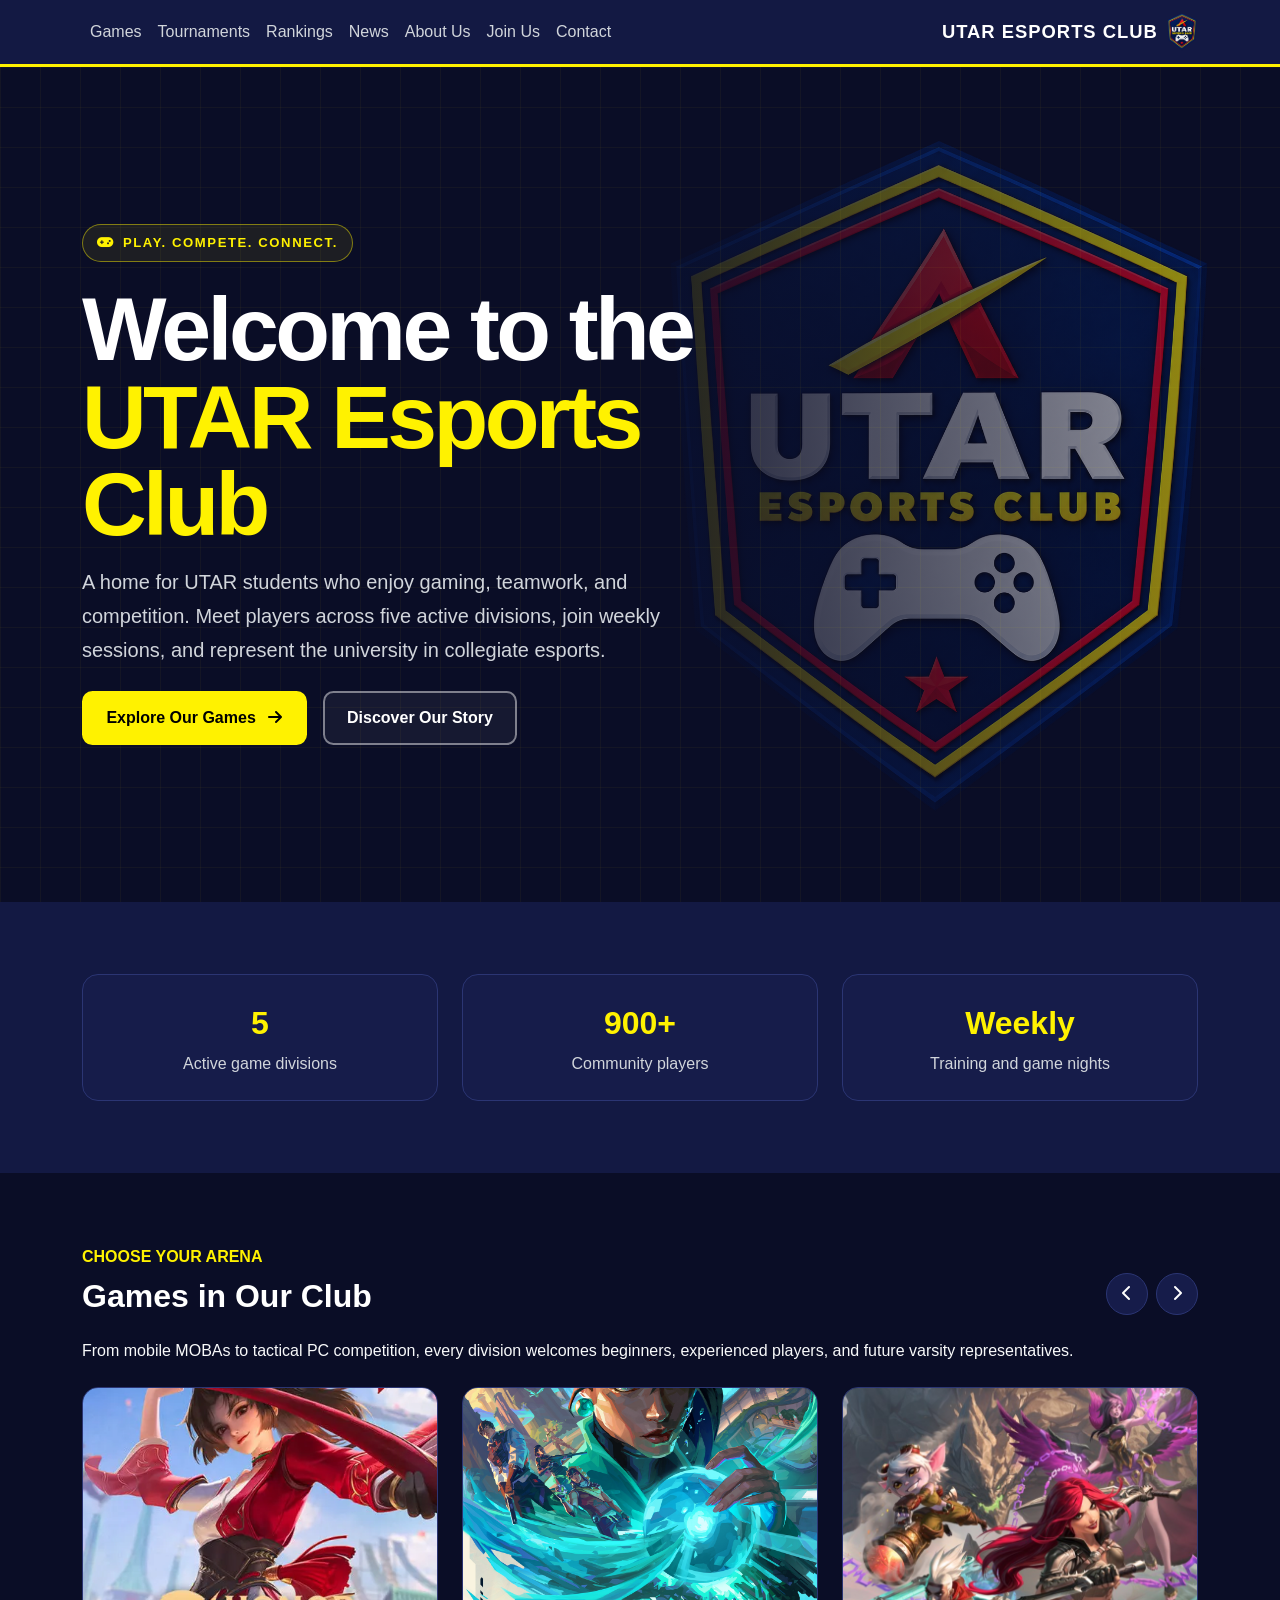
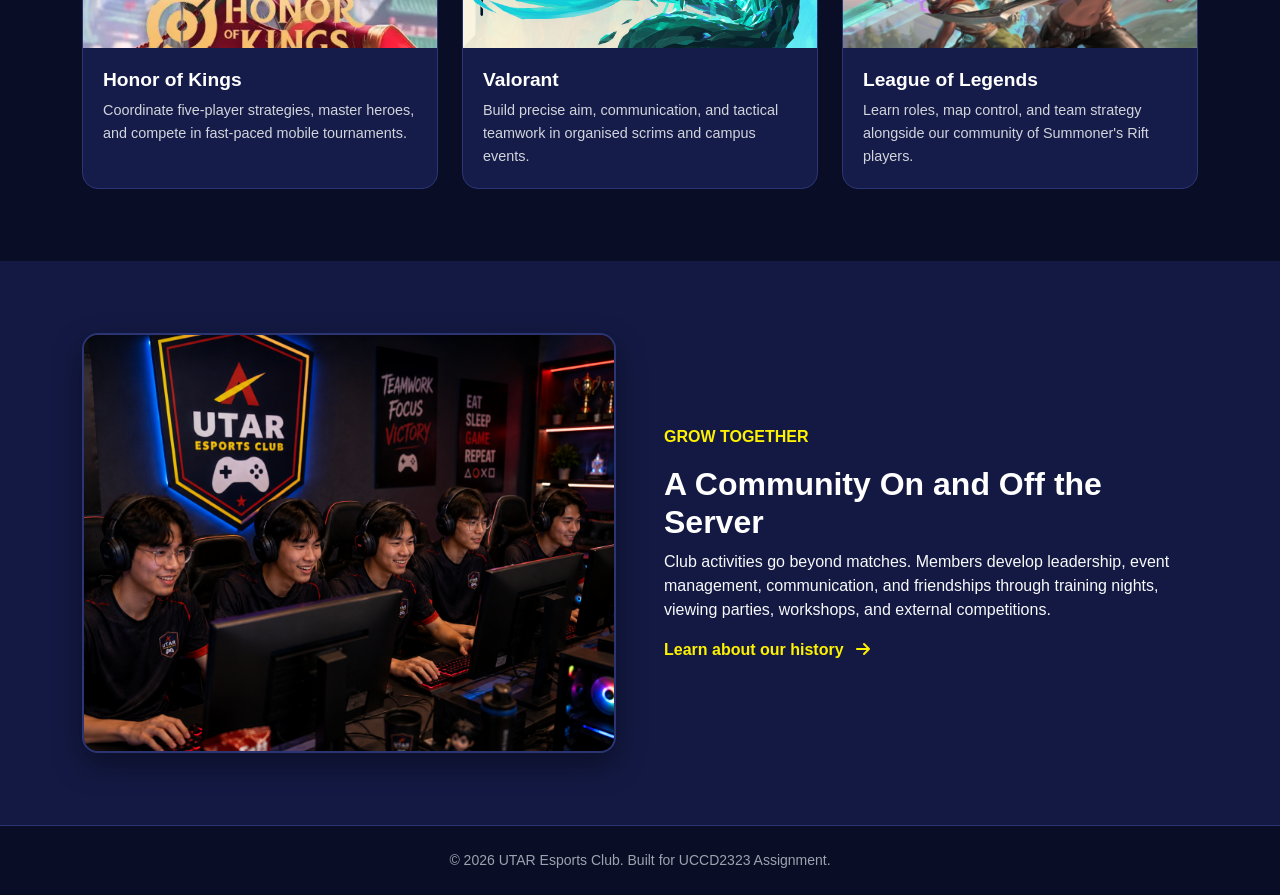
==== commit 780eb792: "update3.0" ====
--- a/index.html
+++ b/index.html
@@ -80,7 +80,7 @@
             </div>
         </section>
 
-        <section class="home-community py-5"><div class="container py-lg-4"><div class="row g-5 align-items-center"><div class="col-lg-6"><img src="images/Dota_2.jpg.jpeg" alt="UTAR esports gaming community" class="home-community-image"></div><div class="col-lg-6"><p class="text-yellow fw-bold text-uppercase">Grow Together</p><h2 class="text-white fw-bold">A Community On and Off the Server</h2><p class="text-light">Club activities go beyond matches. Members develop leadership, event management, communication, and friendships through training nights, viewing parties, workshops, and external competitions.</p><a href="about-us.html" class="text-yellow fw-bold text-decoration-none">Learn about our history <i class="fa-solid fa-arrow-right ms-2"></i></a></div></div></div></section>
+        <section class="home-community py-5"><div class="container py-lg-4"><div class="row g-5 align-items-center"><div class="col-lg-6"><img src="images/training.png" alt="UTAR Esports Club members training together in the gaming room" class="home-community-image"></div><div class="col-lg-6"><p class="text-yellow fw-bold text-uppercase">Grow Together</p><h2 class="text-white fw-bold">A Community On and Off the Server</h2><p class="text-light">Club activities go beyond matches. Members develop leadership, event management, communication, and friendships through training nights, viewing parties, workshops, and external competitions.</p><a href="about-us.html" class="text-yellow fw-bold text-decoration-none">Learn about our history <i class="fa-solid fa-arrow-right ms-2"></i></a></div></div></div></section>
     </main>
 
     <footer class="landing-footer text-center py-4"><p class="mb-0 small">&copy; 2026 UTAR Esports Club. Built for UCCD2323 Assignment.</p></footer>
@@ -94,3 +94,4 @@
 
 
 
+
